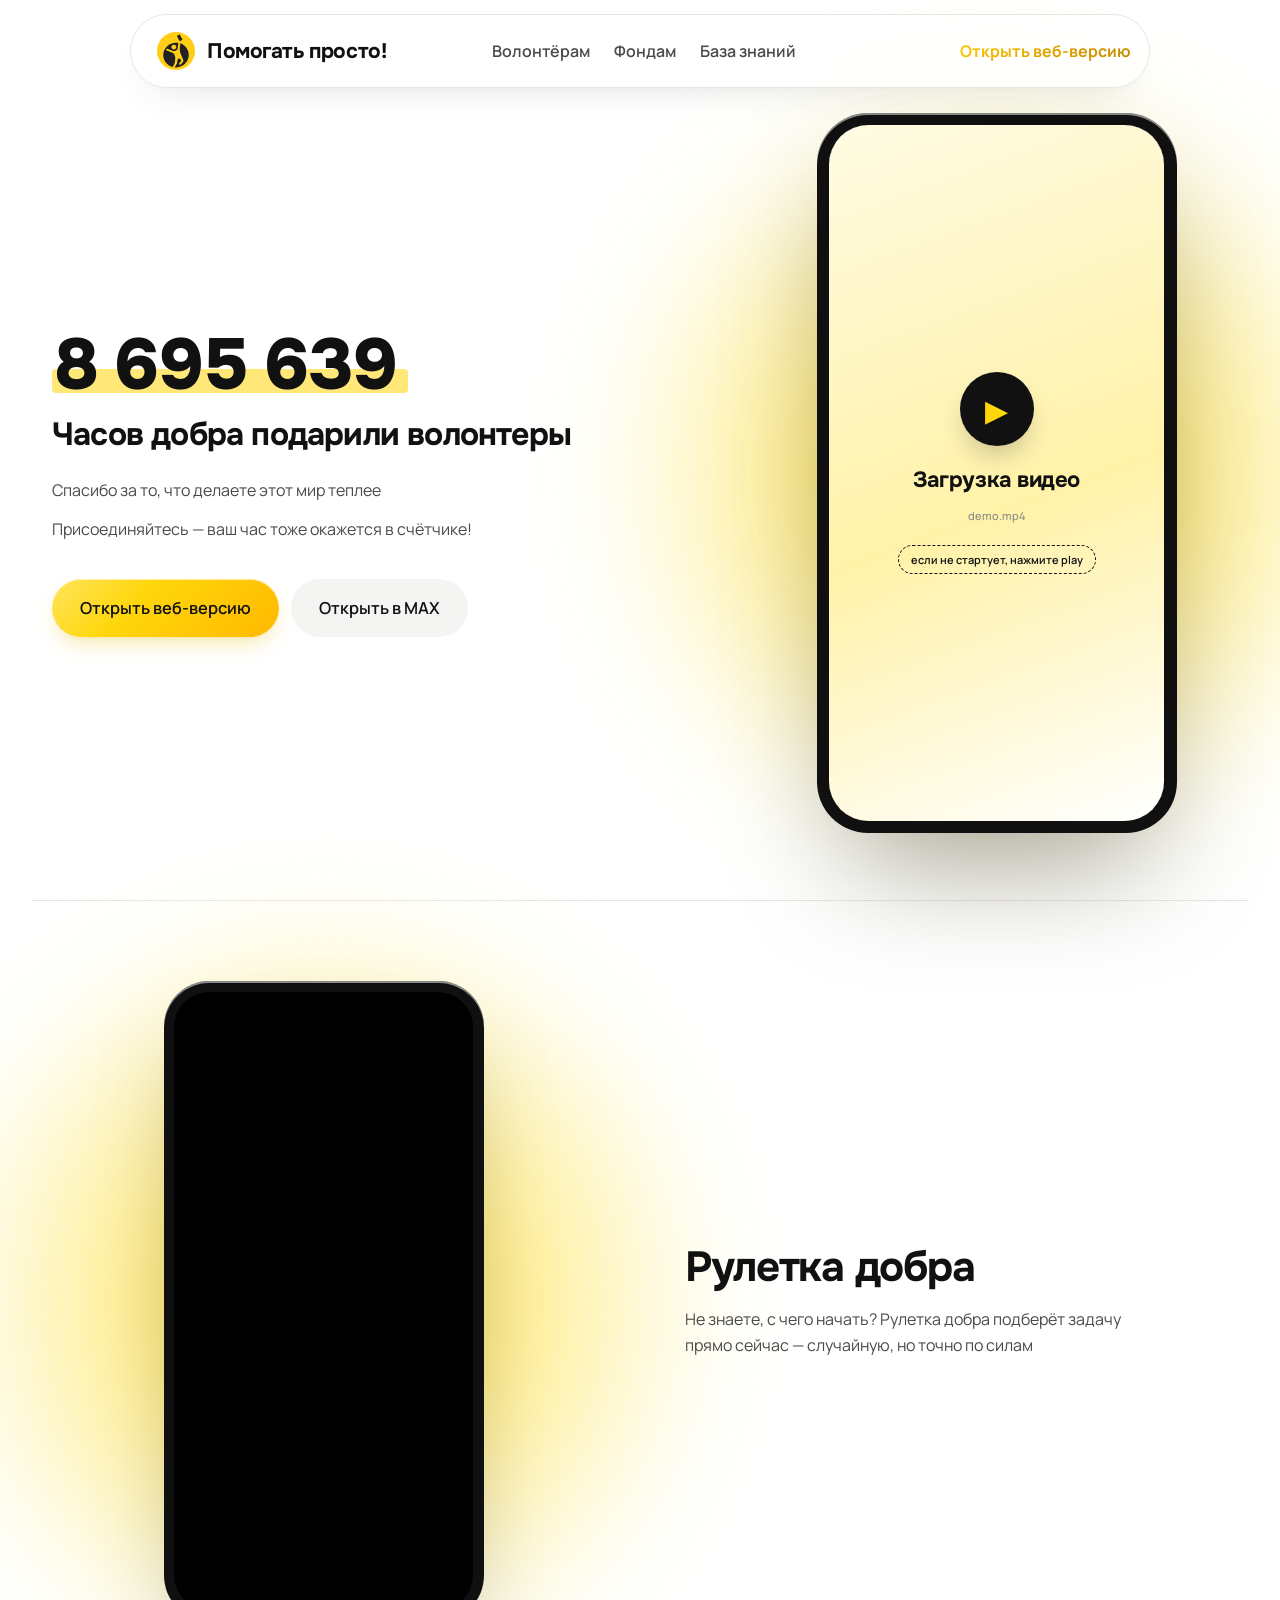
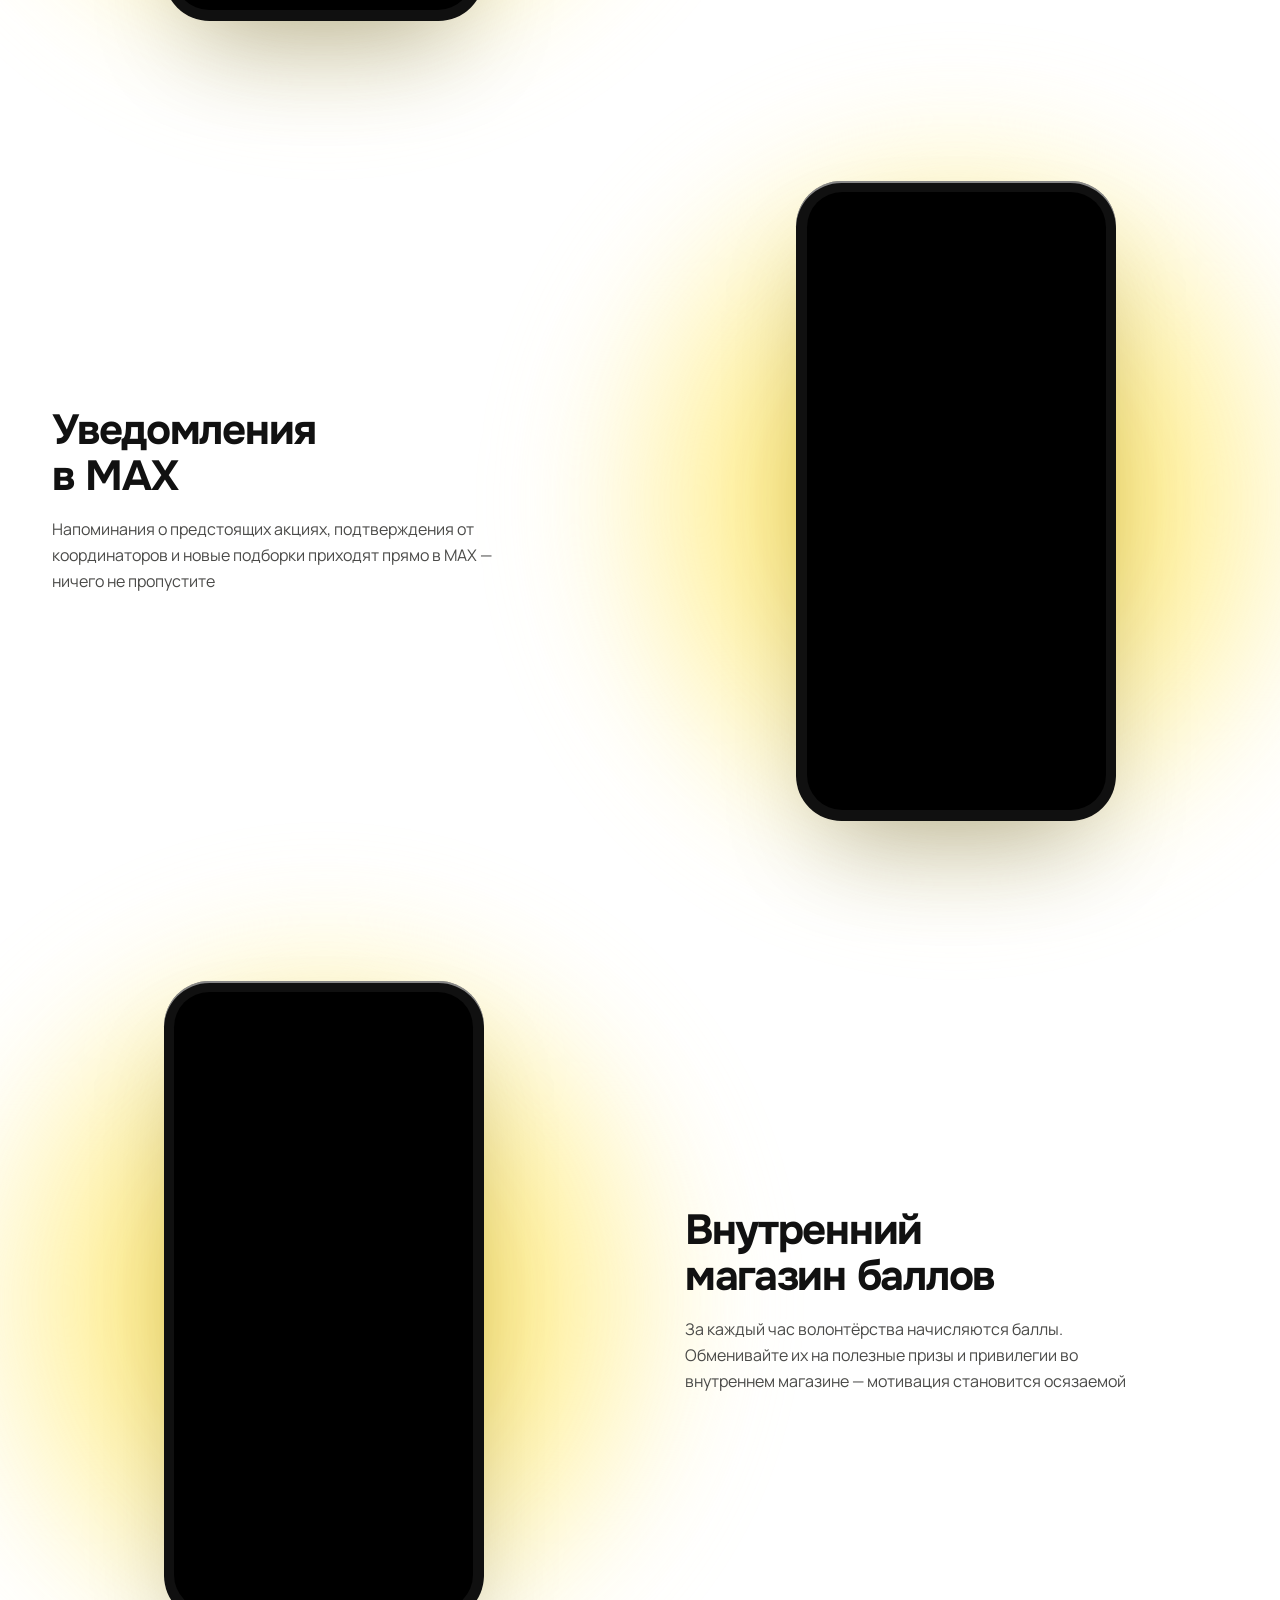
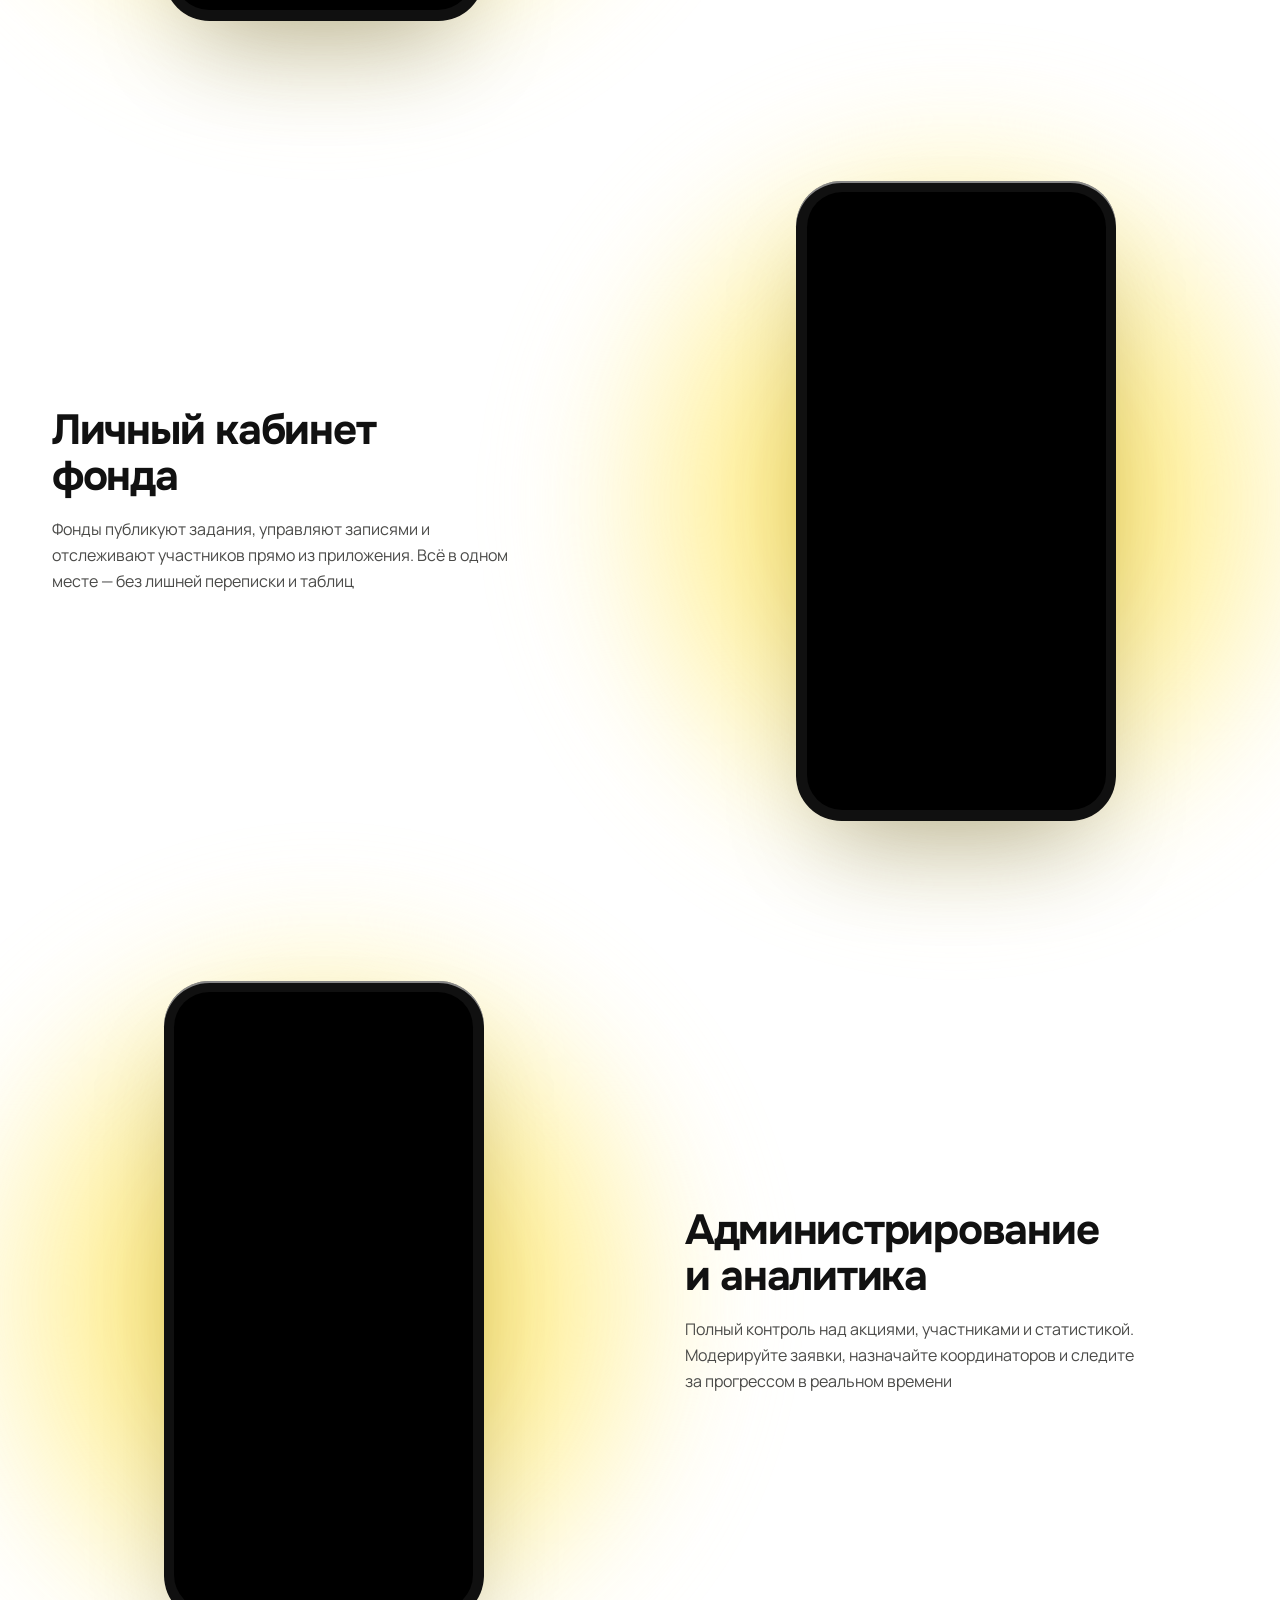
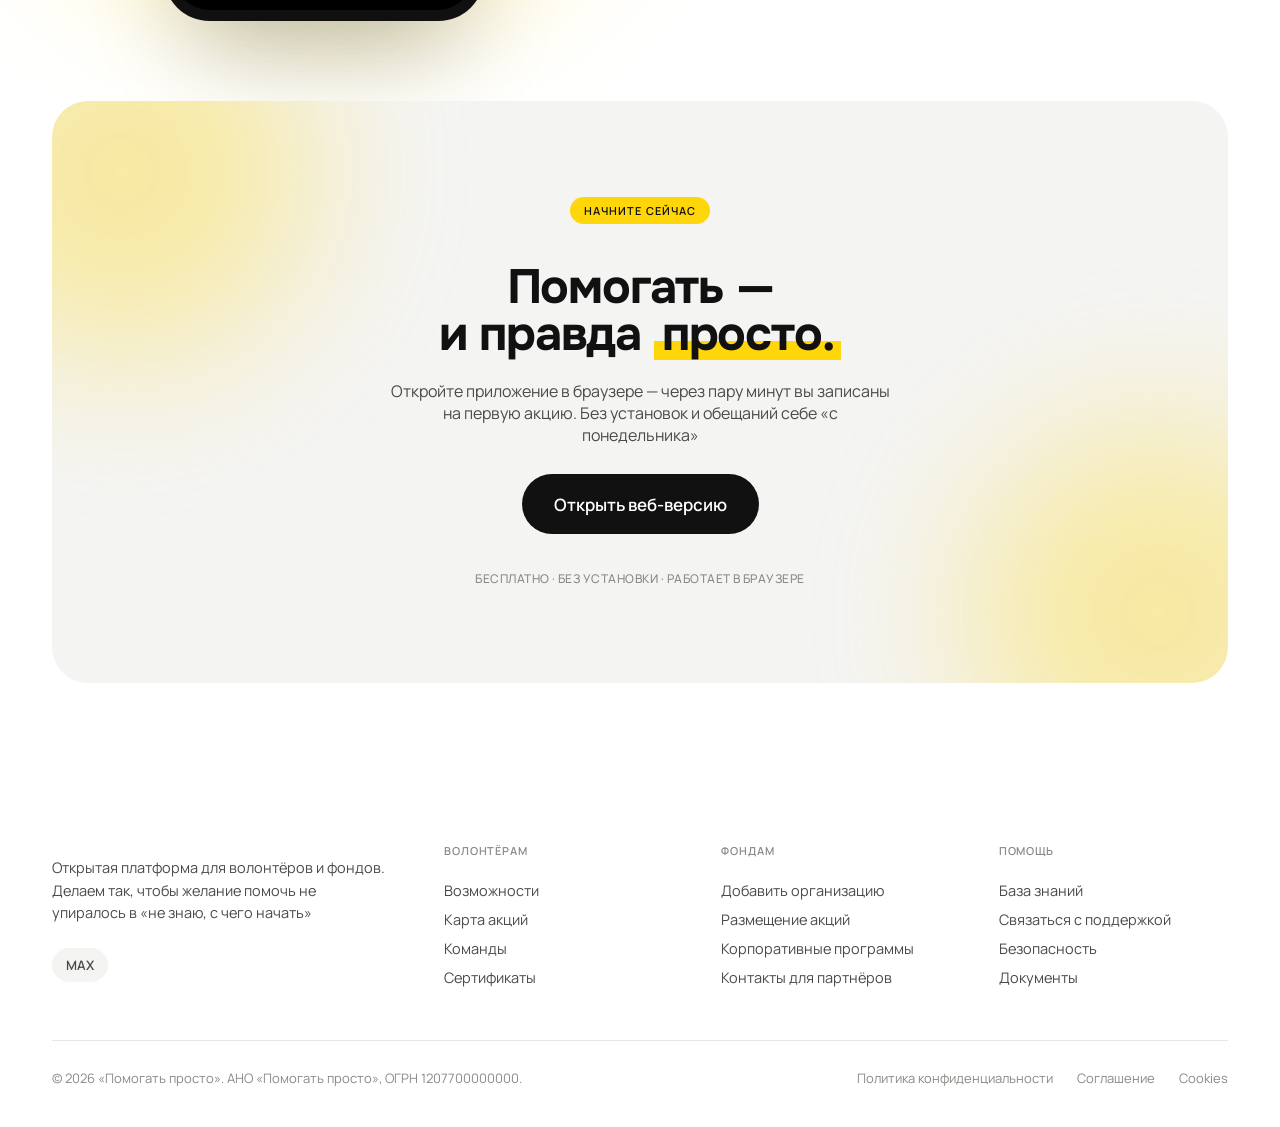
==== index.html @ 8b546e8d "Initial commit: landing-volunteer site Co-Authored-By: Claude Sonnet 4.6 <noreply@anthropic.com>" ====
<!doctype html>
<html lang="ru">
<head>
<meta charset="utf-8" />
<meta name="viewport" content="width=device-width, initial-scale=1" />
<title>Помогать просто!</title>
<link rel="preconnect" href="https://fonts.googleapis.com" />
<link rel="preconnect" href="https://fonts.gstatic.com" crossorigin />
<link href="https://fonts.googleapis.com/css2?family=Onest:wght@400;500;600;700;800&family=Manrope:wght@400;500;600;700&display=swap" rel="stylesheet" />
<link rel="stylesheet" href="styles/main.css" />
</head>
<body>

<!-- ========= NAV ========= -->
<div class="nav-veil" aria-hidden="true"></div>
<div class="nav-backdrop" id="navBackdrop" aria-hidden="true"></div>
<nav class="nav">
  <div class="nav-inner" id="navShell">
    <div class="nav-top">
      <a class="logo" href="#"><img class="logo-mark" src="assets/stoloto-icon.svg" alt="" aria-hidden="true">Помогать&nbsp;просто!</a>
      <div class="nav-tabs">
        <a href="volunteers.html" class="nav-tab">Волонтёрам</a>
        <a href="funds.html" class="nav-tab">Фондам</a>
        <a href="help.html" class="nav-tab">База знаний</a>
      </div>
      <a href="https://prod-charity.loventy.ru" class="nav-cta-text" target="_blank" rel="noopener">Открыть веб-версию</a>
      <button class="nav-burger" id="navBurger" aria-label="Меню" type="button">
        <span></span><span></span><span></span>
      </button>
    </div>
    <div class="nav-mobile-panel" id="navMobilePanel" aria-hidden="true">
      <div class="nav-mobile-inner">
        <a href="https://max.ru/id263524490954_1_bot" class="mobile-cta" target="_blank" rel="noopener">Открыть в MAX</a>
        <a href="volunteers.html">Волонтёрам</a>
        <a href="funds.html">Фондам</a>
        <a href="help.html">База знаний</a>
        <a href="https://prod-charity.loventy.ru" class="mobile-cta" target="_blank" rel="noopener">Открыть веб-версию</a>
      </div>
    </div>
  </div>
</nav>

<!-- ========= FIRST BLOCK: Counter + Phone with video ========= -->
<section class="kind-block">
  <div class="wrap">
    <div class="kind-grid">

      <!-- LEFT: kindness counter -->
      <div class="kind-counter">
        <div class="kind-number" id="kindNumber" aria-label="Часов помощи всего"></div>

        <h2 class="kind-title">Часов добра подарили волонтеры</h2>

        <div class="kind-blocks">
          <p>Спасибо за то, что делаете этот мир теплее</p>
          <p>Присоединяйтесь — ваш час тоже окажется в счётчике!</p>
        </div>

        <div class="kind-ctas">
          <a href="https://prod-charity.loventy.ru" class="btn btn-grad btn-lg" target="_blank" rel="noopener">Открыть веб-версию</a>
          <a href="https://max.ru/id263524490954_1_bot" class="btn btn-ghost btn-lg" target="_blank" rel="noopener">Открыть в MAX</a>
        </div>
      </div>

      <!-- RIGHT: phone with video (user-inserted) -->
      <div class="kind-phone">
        <div class="ph-big">
          <div class="ph-screen">
            <video class="kind-video" src="assets/video/raw/13.mp4" autoplay muted loop playsinline preload="auto"></video>
            <div class="kind-video-ph">
              <div class="kvp-mark">▶</div>
              <div class="kvp-h">Загрузка видео</div>
              <div class="kvp-sub">demo.mp4</div>
              <div class="kvp-dashed">если не стартует, нажмите play</div>
            </div>
          </div>
        </div>
      </div>

    </div>
  </div>
</section>
<hr style="border:none;border-top:1px solid var(--line);margin:0 32px">

<!-- ========= VIDEO FEATURE BLOCKS ========= -->
<section id="features" class="feat-section">
  <div class="wrap">

    <!-- BLOCK 1: phone left, text right -->
    <article class="feat-row">
      <div class="feat-phone">
        <div class="feat-ph">
          <div class="feat-ph-screen">
            <video src="assets/video/raw/1.mp4" muted loop playsinline preload="auto"></video>
          </div>
        </div>
      </div>
      <div class="feat-text">
        <h3>Рулетка добра</h3>
        <p>Не знаете, с чего начать? Рулетка добра подберёт задачу прямо сейчас — случайную, но точно по силам</p>
      </div>
    </article>

    <!-- BLOCK 2: text left, phone right -->
    <article class="feat-row feat-row-rev">
      <div class="feat-phone">
        <div class="feat-ph">
          <div class="feat-ph-screen">
            <video src="assets/video/raw/3.mp4" muted loop playsinline preload="auto"></video>
          </div>
        </div>
      </div>
      <div class="feat-text">
        <h3>Уведомления<br/>в MAX</h3>
        <p>Напоминания о предстоящих акциях, подтверждения от координаторов и новые подборки приходят прямо в MAX — ничего не пропустите</p>
      </div>
    </article>

    <!-- BLOCK 3: phone left, text right -->
    <article class="feat-row">
      <div class="feat-phone">
        <div class="feat-ph">
          <div class="feat-ph-screen">
            <video src="assets/video/raw/10.MP4" muted loop playsinline preload="auto"></video>
          </div>
        </div>
      </div>
      <div class="feat-text">
        <h3>Внутренний<br/>магазин баллов</h3>
        <p>За каждый час волонтёрства начисляются баллы. Обменивайте их на полезные призы и привилегии во внутреннем магазине — мотивация становится осязаемой</p>
      </div>
    </article>

    <!-- BLOCK 4: text left, phone right -->
    <article class="feat-row feat-row-rev">
      <div class="feat-phone">
        <div class="feat-ph">
          <div class="feat-ph-screen">
            <video src="assets/video/raw/11.mp4" muted loop playsinline preload="auto"></video>
          </div>
        </div>
      </div>
      <div class="feat-text">
        <h3>Личный кабинет<br/>фонда</h3>
        <p>Фонды публикуют задания, управляют записями и отслеживают участников прямо из приложения. Всё в одном месте — без лишней переписки и таблиц</p>
      </div>
    </article>

    <!-- BLOCK 5: phone left, text right -->
    <article class="feat-row">
      <div class="feat-phone">
        <div class="feat-ph">
          <div class="feat-ph-screen">
            <video src="assets/video/raw/12.MP4" muted loop playsinline preload="auto"></video>
          </div>
        </div>
      </div>
      <div class="feat-text">
        <h3>Администрирование<br/>и аналитика</h3>
        <p>Полный контроль над акциями, участниками и статистикой. Модерируйте заявки, назначайте координаторов и следите за прогрессом в реальном времени</p>
      </div>
    </article>

  </div>
</section>

<!-- ========= FINAL CTA ========= -->
<section class="section" id="open" style="padding-top:0;padding-bottom:80px">
  <div class="wrap">
    <div class="final">
      <div class="final-inner">
        <span class="kicker">Начните сейчас</span>
        <h2 class="display">Помогать —<br/>и правда <em>просто.</em></h2>
        <p>Откройте приложение в браузере — через пару минут вы записаны на первую акцию. Без установок и обещаний себе «с понедельника»</p>
        <div class="final-ctas">
          <a href="https://prod-charity.loventy.ru" class="btn btn-dark btn-lg" target="_blank" rel="noopener">Открыть веб-версию</a>
        </div>
        <div class="final-meta">бесплатно · без установки · работает в браузере</div>
      </div>
    </div>
  </div>
</section>

<!-- ========= FOOTER ========= -->
<footer>
  <div class="wrap">
    <div class="foot-grid">
      <div class="foot-col">
        <p class="foot-about">Открытая платформа для волонтёров и фондов. Делаем так, чтобы желание помочь не упиралось в «не знаю, с чего начать»</p>
        <div class="foot-socials">
          <a href="https://max.ru/id263524490954_1_bot" class="foot-social-btn" target="_blank" rel="noopener">MAX</a>
        </div>
      </div>
      <div class="foot-col">
        <h6>Волонтёрам</h6>
        <a href="help.html#volunteers">Возможности</a>
        <a href="help.html#volunteers">Карта акций</a>
        <a href="help.html#volunteers">Команды</a>
        <a href="help.html#volunteers">Сертификаты</a>
      </div>
      <div class="foot-col">
        <h6>Фондам</h6>
        <a href="help.html#orgs">Добавить организацию</a>
        <a href="help.html#orgs">Размещение акций</a>
        <a href="help.html#orgs">Корпоративные программы</a>
        <a href="help.html#contact">Контакты для партнёров</a>
      </div>
      <div class="foot-col">
        <h6>Помощь</h6>
        <a href="help.html">База знаний</a>
        <a href="help.html#contact">Связаться с поддержкой</a>
        <a href="help.html#safety">Безопасность</a>
        <a href="agreement.html">Документы</a>
      </div>
    </div>
    <div class="foot-bottom">
      <span>© 2026 «Помогать просто». АНО «Помогать просто», ОГРН 1207700000000.</span>
      <div class="links">
        <a href="privacy.html">Политика конфиденциальности</a>
        <a href="agreement.html">Соглашение</a>
        <a href="cookies.html">Cookies</a>
      </div>
    </div>
  </div>
</footer>

<!-- ========= MOBILE STICKY CTA ========= -->
<div class="mob-cta-bar" aria-hidden="true">
  <a href="https://prod-charity.loventy.ru" class="btn btn-grad btn-lg mob-cta-btn" target="_blank" rel="noopener">Открыть веб-версию</a>
</div>

<script src="scripts/main.js" defer></script>

</body>
</html>
---- styles/main.css ----
:root{
    --bg:#ffffff;
    --bg-2:#f4f4f3;
    --bg-3:#ebebea;
    --ink:#111111;
    --ink-2:#4a4a48;
    --ink-3:#8a8a86;
    --line:#e6e6e3;
    --line-2:#d6d6d2;
    --paper:#ffffff;
    --yellow:#FFD60A;          /* Smoloto primary yellow */
    --yellow-soft:#FFF2A8;
    --yellow-deep:#E5BF00;
    --yellow-tint:#FFFBE3;
    --shadow: 0 1px 0 rgba(0,0,0,.03), 0 24px 48px -24px rgba(0,0,0,.12);
  }
  *{box-sizing:border-box}
  html,body{margin:0;padding:0;background:var(--bg);color:var(--ink);font-family:"Manrope",system-ui,sans-serif;-webkit-font-smoothing:antialiased;overscroll-behavior-y:none}
  /* iOS Safari safe area */
  body{padding-bottom:env(safe-area-inset-bottom)}
  .display{font-family:"Onest",sans-serif;letter-spacing:-0.025em;line-height:.98}
  .mono{font-family:"Manrope",sans-serif}
  .wrap{max-width:1240px;margin:0 auto;padding:0 32px}
  a{color:inherit;text-decoration:none}
  button{font:inherit;cursor:pointer;border:0;background:none;color:inherit}

  /* ============ NAV ============ */
  .nav-veil{position:fixed;top:0;left:0;right:0;height:96px;z-index:49;pointer-events:none;background:transparent}
  .nav{position:fixed;top:14px;left:0;right:0;z-index:50;display:flex;justify-content:center;pointer-events:none}
  .nav-backdrop{position:fixed;inset:0;z-index:48;opacity:0;pointer-events:none;transition:opacity .25s ease}
  body.menu-open .nav-backdrop{opacity:1;pointer-events:auto}
  body.menu-open .nav{z-index:65}
  .nav-inner{pointer-events:auto;display:flex;flex-direction:column;justify-content:center;align-items:stretch;gap:0;padding:0 18px 0 26px;background:rgba(255,255,255,.78);backdrop-filter:blur(22px) saturate(140%);-webkit-backdrop-filter:blur(22px) saturate(140%);border:1px solid var(--line);border-radius:40px;box-shadow:0 1px 0 rgba(255,255,255,.8) inset, 0 18px 40px -20px rgba(0,0,0,.12), 0 2px 6px -2px rgba(0,0,0,.04);width:min(1020px, calc(100% - 28px));overflow:hidden;height:74px;flex-shrink:0;transition:height .35s ease}
  .nav-top{display:grid;grid-template-columns:1fr auto 1fr;align-items:center;gap:14px;flex:none;min-height:74px}
  .logo{display:flex;align-items:center;gap:12px;font-family:"Onest";font-weight:700;font-size:21px;letter-spacing:-0.02em;justify-self:start}
  .logo-mark{width:38px;height:38px;border-radius:50%;display:block;flex-shrink:0}
  .nav-tabs{display:flex;gap:24px;justify-self:center}
  .nav-tab{font-size:16px;font-weight:600;color:var(--ink-2);transition:color .15s}
  .nav-tab:hover{color:var(--ink)}
  .nav-cta-text{font-size:16px;font-weight:700;background:linear-gradient(135deg, #FFC700 0%, #E5A800 45%, #C58A00 100%);-webkit-background-clip:text;background-clip:text;-webkit-text-fill-color:transparent;color:transparent;transition:filter .15s;justify-self:end;white-space:nowrap}
  .nav-cta-text:hover{filter:brightness(1.08)}
  .nav-cta-text .arrow-gr{width:16px;height:16px;position:relative;display:inline-block;color:#E5A800;-webkit-text-fill-color:#E5A800}
  .nav-cta-text .arrow-gr::before,.nav-cta-text .arrow-gr::after{content:"";position:absolute}
  .nav-cta-text .arrow-gr::before{width:16px;height:2px;top:50%;left:0;transform:translateY(-50%);background:#E5A800}
  .nav-cta-text .arrow-gr::after{width:9px;height:9px;border:2px solid #E5A800;border-left:0;border-bottom:0;right:0;top:50%;transform:translateY(-50%) rotate(45deg)}

  /* Burger (mobile only) */
  .nav-burger{display:none;width:38px;height:38px;border-radius:50%;background:var(--ink);justify-content:center;align-items:center;cursor:pointer;justify-self:end;border:0;padding:0;position:relative;overflow:hidden}
  .nav-burger span{position:absolute;left:50%;width:16px;height:2px;background:#fff;border-radius:2px;transform:translateX(-50%);transition:transform .28s cubic-bezier(.4,0,.2,1), opacity .18s ease, top .28s cubic-bezier(.4,0,.2,1)}
  .nav-burger span:nth-child(1){top:13px}
  .nav-burger span:nth-child(2){top:18px}
  .nav-burger span:nth-child(3){top:23px}
  .nav-burger.open span:nth-child(1),.nav-burger.open span:nth-child(3){top:18px}

  /* Mobile menu within nav shell — animated via grid-template-rows for smooth height */
  body.menu-open{overflow:hidden}
  .nav-mobile-panel{display:grid;grid-template-rows:0fr;opacity:0;pointer-events:none;transition:grid-template-rows .35s ease, opacity .2s ease;min-height:0}
  .nav-mobile-panel > .nav-mobile-inner{overflow:hidden;min-height:0;display:flex;flex-direction:column;gap:0;padding-top:8px}
  .nav-mobile-panel a{padding:18px 4px;font-family:"Onest";font-size:28px;font-weight:700;letter-spacing:-0.025em;color:var(--ink);text-decoration:none}
  .nav-mobile-panel a.mobile-cta{margin-top:auto;margin-bottom:8px;background:linear-gradient(135deg, #FFE45C 0%, var(--yellow) 38%, #FFB800 100%);padding:18px 24px;border-radius:999px;text-align:center;border:0;font-size:18px;box-shadow:0 10px 24px -8px rgba(229,191,0,.45)}
  .nav-inner.open{height:calc(100dvh - 28px)}
  .nav-inner.open .nav-mobile-panel{grid-template-rows:1fr;opacity:1;pointer-events:auto;flex:1;min-height:0}
  .nav-burger.open span:nth-child(1){transform:translateX(-50%) rotate(45deg)}
  .nav-burger.open span:nth-child(2){opacity:0;transform:translateX(-50%) scaleX(.25)}
  .nav-burger.open span:nth-child(3){transform:translateX(-50%) rotate(-45deg)}


  .btn{display:inline-flex;align-items:center;gap:8px;height:42px;padding:0 18px;border-radius:999px;font-weight:600;font-size:14.5px;transition:transform .12s, background .15s, filter .15s;white-space:nowrap}
  .btn:active{transform:translateY(1px)}
  .btn-yellow{background:var(--yellow);color:var(--ink)}
  .btn-yellow:hover{background:var(--yellow-deep)}
  .btn-grad{background:linear-gradient(135deg, #FFE45C 0%, var(--yellow) 38%, #FFB800 100%);color:var(--ink);position:relative;box-shadow:0 1px 0 rgba(255,255,255,.6) inset, 0 10px 24px -8px rgba(229,191,0,.45), 0 2px 4px -2px rgba(0,0,0,.06)}
  .btn-grad:hover{filter:brightness(1.04);box-shadow:0 1px 0 rgba(255,255,255,.6) inset, 0 14px 28px -8px rgba(229,191,0,.55), 0 2px 4px -2px rgba(0,0,0,.08)}
  .btn-dark{background:var(--ink);color:#fff}
  .btn-dark:hover{background:#000}
  .btn-ghost{color:var(--ink);background:var(--bg-2)}
  .btn-ghost:hover{background:var(--bg-3)}
  .btn-lg{height:58px;padding:0 28px;font-size:16.5px;border-radius:999px}
  .btn .arrow{display:inline-block;width:14px;height:14px;position:relative}
  .btn .arrow::before,.btn .arrow::after{content:"";position:absolute}
  .btn .arrow::before{width:14px;height:1.7px;top:50%;left:0;transform:translateY(-50%);background:currentColor}
  .btn .arrow::after{width:8px;height:8px;border:1.7px solid currentColor;border-left:0;border-bottom:0;right:0;top:50%;transform:translateY(-50%) rotate(45deg);background:transparent}
  .btn:hover .arrow{transform:translateX(3px)}

  /* ============ HERO (removed; legacy CSS dropped) ============ */

  /* ============ KINDNESS COUNTER BLOCK ============ */
  .kind-block{padding:110px 0 64px;min-height:100vh;display:flex;align-items:center;position:relative;background:var(--bg)}
  .kind-block .wrap{position:relative;z-index:2;width:100%}
  .kind-grid{display:grid;grid-template-columns:1.1fr minmax(0, .8fr);gap:clamp(32px, 6vw, 90px);align-items:center}
  @keyframes pulse{0%{transform:scale(1);opacity:.4}100%{transform:scale(2);opacity:0}}

  /* Big video phone */
  .kind-phone{position:relative;display:flex;justify-content:center;align-items:center;isolation:isolate}
  .kind-phone::before{content:"";position:absolute;width:800px;height:800px;left:50%;top:50%;transform:translate(-50%,-50%);border-radius:50%;background:radial-gradient(circle, var(--yellow) 0%, var(--yellow-soft) 45%, transparent 70%);opacity:.9;filter:blur(60px);z-index:-1;pointer-events:none}
  .ph-big{--ph-h:min(720px, calc(100vh - 180px), calc((100vw - 64px) * 0.42 / 0.5));position:relative;z-index:1;height:var(--ph-h);aspect-ratio:0.5;border-radius:calc(var(--ph-h) * 0.071);background:#101010;padding:calc(var(--ph-h) * 0.017);box-shadow:0 60px 120px -30px rgba(0,0,0,.35), 0 2px 0 rgba(255,255,255,.5) inset}
  .ph-big::before{display:none}
  .ph-big .ph-screen{width:100%;height:100%;border-radius:calc(var(--ph-h) * 0.055);overflow:hidden;background:#f4f4f3;position:relative;display:block}
  .kind-video{position:absolute;inset:0;width:100%;height:100%;object-fit:cover;display:block;background:#000}
  .kind-video[data-empty="true"]{display:none}
  .kind-video-ph{position:absolute;inset:0;display:flex;flex-direction:column;align-items:center;justify-content:center;gap:14px;padding:32px;text-align:center;background:linear-gradient(160deg, var(--yellow-tint) 0%, var(--yellow-soft) 55%, #fff 100%)}
  .kvp-mark{width:74px;height:74px;border-radius:50%;background:var(--ink);color:var(--yellow);display:grid;place-items:center;font-size:30px;box-shadow:0 14px 28px -8px rgba(0,0,0,.25)}
  .kvp-h{font-family:"Onest";font-weight:700;font-size:22px;letter-spacing:-0.02em;color:var(--ink);margin-top:6px}
  .kvp-sub{font-family:"Manrope";font-size:11px;font-weight:500;color:var(--ink-3)}
  .kvp-dashed{margin-top:8px;padding:6px 12px;border:1.5px dashed var(--ink);border-radius:999px;font-family:"Manrope";font-size:11px;font-weight:600;color:var(--ink)}

  /* Mobile sticky CTA bar — hidden on desktop */
  .mob-cta-bar{display:none}

  /* Counter content */
  .kind-counter{display:flex;flex-direction:column;align-items:flex-start;position:relative;z-index:1}
  .kind-eyebrow{display:inline-flex;align-items:center;gap:10px;background:var(--yellow);color:var(--ink);padding:7px 14px;border-radius:999px;font-family:"Manrope";font-size:11px;text-transform:uppercase;letter-spacing:.08em;font-weight:600}
  .kind-eyebrow .live{width:8px;height:8px;border-radius:50%;background:var(--ink);position:relative}
  .kind-eyebrow .live::after{content:"";position:absolute;inset:-3px;border-radius:50%;background:var(--ink);opacity:.4;animation:pulse 1.8s infinite}

  .kind-number{display:flex;align-items:flex-end;flex-wrap:wrap;font-family:"Onest",sans-serif;font-weight:800;font-size:72px;line-height:.95;letter-spacing:-0.055em;margin:20px 0 16px;color:var(--ink);position:relative}
  .kind-number::after{content:"";position:absolute;left:0;right:-12px;bottom:8px;height:24px;background:var(--yellow);z-index:-1;border-radius:4px;opacity:.55}
  .kind-digit{display:inline-block;width:.62em;height:1em;overflow:hidden;position:relative;vertical-align:bottom}
  .kind-digit-stack{display:flex;flex-direction:column;will-change:transform}
  .kind-digit-stack > span{height:1em;line-height:1;display:block;text-align:center;width:.62em}
  .kind-sep{display:inline-block;width:.22em}

  .kind-title{font-family:"Onest";font-size:32px;font-weight:700;letter-spacing:-0.025em;line-height:1.15;margin:0 0 24px;max-width:560px}
  .kind-title em{font-style:normal;background:linear-gradient(180deg,transparent 62%, var(--yellow) 62%, var(--yellow) 92%, transparent 92%);padding:0 6px}

  /* Logical chunks in counter description */
  .kind-blocks{display:flex;flex-direction:column;gap:14px;margin:0 0 36px;max-width:560px;width:100%;font-size:16px;line-height:1.6;color:var(--ink-2)}
  .kind-blocks p{margin:0}
  .kind-blocks b{color:var(--ink);font-weight:700}
  .kind-ctas{display:flex;gap:12px;align-items:center;flex-wrap:wrap}

  .hero-stage{margin:80px auto 0;position:relative;height:620px;max-width:1100px}
  .hero-stage .ph{position:absolute;top:0;border-radius:46px;background:#101010;padding:11px;box-shadow:0 60px 100px -30px rgba(0,0,0,.32), 0 2px 0 rgba(255,255,255,.5) inset}
  .ph-main{width:340px;height:600px;left:50%;transform:translateX(-50%);z-index:3}
  .ph-l{width:300px;height:540px;left:6%;top:60px;transform:rotate(-7deg);z-index:1;opacity:.92}
  .ph-r{width:300px;height:540px;right:6%;top:60px;transform:rotate(7deg);z-index:1;opacity:.92}
  .ph-screen{width:100%;height:100%;border-radius:36px;background:#fff;overflow:hidden;position:relative;display:flex;flex-direction:column}
  .ph::before{display:none}

  /* MAIN PHONE: feed */
  .pa-top{padding:44px 18px 8px;display:flex;align-items:center;justify-content:space-between}
  .pa-greet{font-family:"Onest";font-weight:700;font-size:17px;letter-spacing:-0.02em}
  .pa-greet small{display:block;font-family:"Manrope";font-weight:500;font-size:11px;color:var(--ink-3);letter-spacing:0;margin-top:2px}
  .pa-av{width:34px;height:34px;border-radius:50%;background:var(--yellow);display:grid;place-items:center;font-family:"Onest";font-weight:700;font-size:13px;color:var(--ink)}
  .pa-search{margin:8px 18px;height:38px;border-radius:12px;background:var(--bg-2);display:flex;align-items:center;padding:0 13px;gap:9px;color:var(--ink-3);font-size:12.5px}
  .pa-search::before{content:"";width:12px;height:12px;border-radius:50%;border:1.7px solid var(--ink-3);box-shadow:5px 5px 0 -2.5px var(--ink-3)}
  .pa-chips{display:flex;gap:6px;padding:4px 18px;overflow:hidden}
  .pa-chip{padding:6px 10px;border-radius:999px;background:var(--bg-2);font-size:11px;font-weight:600;color:var(--ink-2);white-space:nowrap}
  .pa-chip.on{background:var(--yellow);color:var(--ink)}
  .pa-sec{padding:14px 18px 8px;display:flex;justify-content:space-between;align-items:baseline}
  .pa-sec h4{margin:0;font-family:"Onest";font-size:14.5px;font-weight:700;letter-spacing:-0.01em}
  .pa-sec span{font-size:11px;color:var(--ink-3)}
  .pa-card{margin:0 18px 8px;border:1px solid var(--line);border-radius:16px;padding:11px;display:flex;gap:10px;background:#fff}
  .pa-card .img{width:50px;height:50px;border-radius:11px;flex:none;position:relative;overflow:hidden}
  .pa-card .img.a{background:repeating-linear-gradient(135deg, var(--yellow) 0 6px, var(--yellow-deep) 6px 12px)}
  .pa-card .img.b{background:repeating-linear-gradient(135deg, #e5e5e3 0 6px, #c9c9c5 6px 12px)}
  .pa-card .img.c{background:repeating-linear-gradient(135deg, var(--yellow-soft) 0 6px, var(--yellow) 6px 12px)}
  .pa-card .meta{flex:1;min-width:0}
  .pa-card .ttl{font-weight:700;font-size:12.5px;letter-spacing:-0.01em;margin:0 0 3px;line-height:1.3}
  .pa-card .sub{font-size:10.5px;color:var(--ink-3);display:flex;gap:7px;align-items:center;margin-bottom:5px}
  .pa-card .sub .dot{width:3px;height:3px;border-radius:50%;background:var(--ink-3)}
  .pa-card .row2{display:flex;justify-content:space-between;align-items:center}
  .badge{display:inline-flex;align-items:center;gap:5px;padding:3px 8px;border-radius:999px;background:var(--yellow);color:var(--ink);font-size:10px;font-weight:700}
  .badge.gh{background:var(--bg-2);color:var(--ink-2)}
  .pa-card .go{width:24px;height:24px;border-radius:50%;background:var(--ink);color:#fff;display:grid;place-items:center;font-size:11px}
  .pa-tab{margin-top:auto;display:flex;justify-content:space-around;padding:12px 18px 20px;border-top:1px solid var(--line)}
  .pa-tab i{width:22px;height:22px;border-radius:6px;background:var(--bg-2);display:block}
  .pa-tab i.on{background:var(--ink)}

  /* LEFT PHONE: map */
  .pmap{flex:1;background:var(--bg-2);position:relative;overflow:hidden}
  .pmap::before{content:"";position:absolute;inset:0;background:
    radial-gradient(circle at 30% 35%, var(--yellow) 0 6px, transparent 7px),
    radial-gradient(circle at 30% 35%, color-mix(in srgb,var(--yellow) 35%,transparent) 0 15px, transparent 16px),
    radial-gradient(circle at 65% 55%, var(--ink) 0 5px, transparent 6px),
    radial-gradient(circle at 50% 75%, var(--ink) 0 5px, transparent 6px),
    radial-gradient(circle at 20% 78%, var(--ink) 0 4px, transparent 5px),
    radial-gradient(circle at 80% 30%, var(--ink) 0 4px, transparent 5px),
    repeating-linear-gradient(78deg,transparent 0 28px, color-mix(in srgb,var(--line-2) 70%,transparent) 28px 29px)
  }
  .pmap-pill{position:absolute;left:50%;bottom:90px;transform:translateX(-50%);background:#fff;border-radius:18px;padding:12px 14px;box-shadow:0 14px 28px -10px rgba(0,0,0,.18);width:78%;display:flex;gap:10px;align-items:center}
  .pmap-pill .ic{width:36px;height:36px;border-radius:10px;background:var(--yellow)}
  .pmap-pill b{font-family:"Onest";font-size:12.5px;letter-spacing:-0.01em;display:block;line-height:1.2}
  .pmap-pill span{font-size:10.5px;color:var(--ink-3)}

  /* RIGHT PHONE: chat */
  .pchat{padding:44px 14px 14px;flex:1;display:flex;flex-direction:column;gap:6px}
  .pchat-h{display:flex;align-items:center;gap:9px;padding:0 4px 12px;border-bottom:1px solid var(--line);margin-bottom:8px}
  .pchat-h .av{width:34px;height:34px;border-radius:50%;background:repeating-linear-gradient(45deg, #e5e5e3 0 5px, #c9c9c5 5px 10px)}
  .pchat-h .who{font-family:"Onest";font-size:13px;font-weight:700;letter-spacing:-0.01em}
  .pchat-h .who small{display:block;font-family:"Manrope";font-weight:500;font-size:10px;color:#22a857;letter-spacing:0;margin-top:1px}
  .bub{padding:8px 11px;border-radius:14px;font-size:11.5px;max-width:78%;line-height:1.35}
  .bub.them{background:var(--bg-2);color:var(--ink);border-bottom-left-radius:4px;align-self:flex-start}
  .bub.me{background:var(--yellow);color:var(--ink);border-bottom-right-radius:4px;align-self:flex-end}
  .pchat-spacer{flex:1}
  .pchat-input{margin-top:8px;display:flex;gap:6px;align-items:center;background:var(--bg-2);border-radius:999px;padding:6px 6px 6px 14px;font-size:11px;color:var(--ink-3)}
  .pchat-input b{margin-left:auto;width:26px;height:26px;border-radius:50%;background:var(--ink);color:#fff;display:grid;place-items:center;font-size:12px}

  /* ============ SECTION COMMON ============ */
  .section{padding:120px 0}
  .kicker{font-family:"Manrope";font-size:11px;font-weight:600;color:var(--ink-3);text-transform:uppercase;letter-spacing:.1em;display:inline-flex;align-items:center;gap:10px;margin-bottom:18px;background:var(--yellow);padding:6px 14px;border-radius:999px;color:var(--ink)}
  h2{font-family:"Onest";font-size:48px;font-weight:700;line-height:1.05;letter-spacing:-0.03em;margin:0 0 22px}
  h2 em{font-style:normal;background:linear-gradient(180deg,transparent 62%, var(--yellow) 62%, var(--yellow) 92%, transparent 92%);padding:0 6px}

  /* ============ VIDEO FEATURE BLOCKS ============ */
  .feat-section{padding:0}
  .feat-row{display:grid;grid-template-columns:1fr 1fr;gap:clamp(48px, 7vw, 100px);align-items:center;padding:80px 0}
  .feat-row-rev .feat-phone{order:2}
  .feat-row-rev .feat-text{order:1}

  .feat-phone{display:flex;justify-content:center;align-items:center;position:relative;isolation:isolate}
  .feat-phone::before{content:"";position:absolute;width:800px;height:800px;left:50%;top:50%;transform:translate(-50%,-50%);border-radius:50%;background:radial-gradient(circle, var(--yellow) 0%, var(--yellow-soft) 45%, transparent 70%);opacity:.85;filter:blur(55px);z-index:-1;pointer-events:none}
  .feat-ph{--feat-ph-w:clamp(220px, 25vw, 320px);position:relative;z-index:1;width:var(--feat-ph-w);aspect-ratio:0.5;border-radius:calc(var(--feat-ph-w) * 0.142);background:#101010;padding:calc(var(--feat-ph-w) * 0.034);box-shadow:0 50px 100px -30px rgba(0,0,0,.28), 0 2px 0 rgba(255,255,255,.5) inset}
  .feat-ph::before{display:none}
  .feat-ph-screen{width:100%;height:100%;border-radius:calc(var(--feat-ph-w) * 0.11);overflow:hidden;background:#000;position:relative}
  .feat-ph-screen video{position:absolute;inset:0;width:100%;height:100%;object-fit:cover;display:block}

  .feat-text{display:flex;flex-direction:column;justify-content:center;position:relative;z-index:1}
  .feat-text h3{font-family:"Onest";font-size:42px;font-weight:700;letter-spacing:-0.03em;line-height:1.1;margin:0 0 16px;color:var(--ink)}
  .feat-text p{font-size:16px;line-height:1.65;color:var(--ink-2);margin:0;max-width:460px}

  /* ============ FINAL CTA ============ */
  .final{background:var(--bg-2);color:var(--ink);border-radius:36px;padding:96px 64px;text-align:center;position:relative;overflow:hidden;margin:0 auto}
  .final::before, .final::after{content:"";position:absolute;width:380px;height:380px;border-radius:50%;background:var(--yellow);opacity:.35;filter:blur(80px)}
  .final::before{left:-120px;top:-120px}
  .final::after{right:-120px;bottom:-120px}
  .final-inner{position:relative;z-index:2;max-width:740px;margin:0 auto;display:flex;flex-direction:column;align-items:center;gap:22px}
  .final h2{font-size:clamp(32px, 4vw, 48px);margin:0}
  .final h2 em{background:linear-gradient(180deg,transparent 62%, var(--yellow) 62%, var(--yellow) 92%, transparent 92%);padding:0 8px}
  .final p{font-size:16px;color:var(--ink-2);margin:0;max-width:500px}
  .final-ctas{display:flex;gap:12px;align-items:center;margin-top:6px;flex-wrap:wrap;justify-content:center}
  .final .btn-dark{height:60px;padding:0 32px;font-size:17px}
  .final-meta{font-family:"Manrope";font-size:12px;font-weight:500;color:var(--ink-3);letter-spacing:.04em;text-transform:uppercase;margin-top:14px}

  /* ============ FOOTER ============ */
  footer{padding:80px 0 40px}
  .foot-logo{font-size:16px;gap:9px;margin-bottom:14px;white-space:nowrap;display:inline-flex;align-items:center;justify-self:unset}
  .foot-logo .logo-mark{width:30px;height:30px}
  .foot-socials{display:flex;gap:6px;flex-wrap:wrap}
  .foot-social-btn{display:inline-flex;align-items:center;height:34px;padding:0 14px;border-radius:999px;background:var(--bg-2);color:var(--ink-2);font-size:13px;font-weight:600;transition:background .15s,color .15s}
  .foot-social-btn:hover{background:var(--bg-3);color:var(--ink)}
  .foot-grid{display:grid;grid-template-columns:1.5fr 1fr 1fr 1fr;gap:48px;margin-bottom:48px}
  .foot-col h6{font-family:"Manrope";font-size:11px;text-transform:uppercase;letter-spacing:.08em;color:var(--ink-3);margin:0 0 18px;font-weight:600}
  .foot-col a:not(.foot-social-btn):not(.foot-logo){display:block;padding:5px 0;color:var(--ink-2);font-size:14.5px}
  .foot-col a:not(.foot-social-btn):not(.foot-logo):hover{color:var(--ink)}
  .foot-about{font-size:14.5px;color:var(--ink-2);line-height:1.55;max-width:340px;margin:14px 0 24px}
  .foot-bottom{display:flex;justify-content:space-between;align-items:center;padding-top:28px;border-top:1px solid var(--line);font-size:13px;color:var(--ink-3)}
  .foot-bottom .links{display:flex;gap:24px}

  .pill-key{display:inline-flex;align-items:center;gap:6px;background:#fff;border:1px solid var(--line);padding:6px 12px;border-radius:999px;font-family:"Manrope";font-size:12px;font-weight:500;color:var(--ink-2)}

  /* ============ AUDIENCE SECTIONS (volunteers / funds) ============ */
  .aud-section{padding:96px 0;border-top:1px solid var(--line)}
  .aud-head{max-width:640px;margin:0 auto 64px;text-align:center}
  .aud-head .kicker{display:inline-flex}
  .aud-head h2{margin:0 0 16px}
  .aud-head p{font-size:17px;color:var(--ink-2);line-height:1.65;margin:0}

  /* Steps */
  .aud-steps{display:grid;grid-template-columns:repeat(4,1fr);gap:2px;margin-bottom:64px;position:relative}
  .aud-steps::before{content:"";position:absolute;top:28px;left:calc(12.5% + 20px);right:calc(12.5% + 20px);height:1px;background:linear-gradient(90deg, var(--yellow) 0%, var(--yellow-deep) 100%);z-index:0}
  .aud-step{display:flex;flex-direction:column;align-items:center;text-align:center;padding:0 16px;position:relative;z-index:1}
  .aud-step-num{width:56px;height:56px;border-radius:50%;background:var(--yellow);color:var(--ink);font-family:"Onest";font-weight:800;font-size:20px;display:grid;place-items:center;margin-bottom:20px;box-shadow:0 0 0 6px var(--bg);flex-shrink:0}
  .aud-step h4,.aud-step-title{font-family:"Onest";font-size:16px;font-weight:700;letter-spacing:-0.01em;margin:0 0 8px;color:var(--ink)}
  .aud-step p,.aud-step-desc{font-size:14px;color:var(--ink-2);line-height:1.55;margin:0}

  /* Benefit cards */
  .aud-cards{display:grid;grid-template-columns:repeat(3,1fr);gap:16px;margin-bottom:48px}
  .aud-card{background:var(--bg-2);border-radius:24px;padding:28px;display:flex;flex-direction:column;gap:14px}
  .aud-card-icon{width:48px;height:48px;border-radius:14px;background:var(--yellow);display:flex;align-items:center;justify-content:center;flex-shrink:0}
  .aud-card-icon svg{color:var(--ink)}
  .aud-card h4,.aud-card-title{font-family:"Onest";font-size:17px;font-weight:700;letter-spacing:-0.02em;margin:0;color:var(--ink)}
  .aud-card p,.aud-card-desc{font-size:14px;color:var(--ink-2);line-height:1.6;margin:0}

  /* CTA row */
  .aud-cta{display:flex;align-items:center;justify-content:center;gap:14px;flex-wrap:wrap}
  .aud-note{font-size:13px;color:var(--ink-3);text-align:center;margin-top:14px}

  /* Funds requirement block */
  .aud-req{background:var(--bg-2);border-radius:24px;padding:32px 36px;margin-bottom:48px;display:grid;grid-template-columns:1fr 1fr;gap:32px}
  .aud-req-col h4,.aud-req-title{font-family:"Onest";font-size:11px;font-weight:700;letter-spacing:.07em;text-transform:uppercase;margin:0 0 16px;color:var(--ink-3)}
  .aud-req-list{display:flex;flex-direction:column;gap:10px;margin:0;padding:0;list-style:none}
  .aud-req-list li{display:flex;align-items:flex-start;gap:10px;font-size:15px;color:var(--ink-2);line-height:1.5}
  .aud-req-list li::before{content:"";width:20px;height:20px;border-radius:50%;background:var(--yellow);flex-shrink:0;margin-top:2px;display:block}

  /* ===================================================
     RESPONSIVE — must be LAST so they override base
     =================================================== */

  /* Nav squeeze: 3 tabs start overlapping ~960px */
  @media (min-width: 820px) and (max-width: 960px){
    .nav-inner{padding:9px 12px 9px 18px}
    .nav-tabs{gap:14px}
  }

  /* Tablet: 691–830px */
  @media (min-width: 820px) and (max-width: 830px){
    .nav-tabs{gap:12px}

    .kind-block{min-height:auto;padding:100px 0 64px}
    .kind-grid{grid-template-columns:1.1fr minmax(0,.7fr);gap:clamp(16px, 3vw, 40px)}

    .kind-ctas{flex-wrap:nowrap}
    .ph-big{width:min(240px, 28vw);height:auto;aspect-ratio:0.5;border-radius:calc(min(240px, 28vw) * 0.142);padding:calc(min(240px, 28vw) * 0.034)}
    .ph-big::before{top:calc(min(240px, 28vw) * 0.064);width:calc(min(240px, 28vw) * 0.313);height:calc(min(240px, 28vw) * 0.081)}
    .ph-big .ph-screen{border-radius:calc(min(240px, 28vw) * 0.11)}

    .feat-row{gap:32px;padding:60px 0}
    .feat-ph{--feat-ph-w:clamp(160px, 20vw, 240px)}
    .kind-phone::before{width:530px;height:530px}
    .feat-phone::before{width:460px;height:460px}

    .aud-steps{gap:8px}
    .aud-cards{grid-template-columns:1fr 1fr}
    .aud-req{gap:24px}

    .final{padding:72px 48px}
  }

  /* Mobile: ≤640px */
  @media (max-width: 819px){
    .wrap{padding:0 18px}

    /* Nav */
    .nav-inner{justify-content:flex-start}
    .nav-top{display:flex;align-items:center;justify-content:space-between;gap:12px}
    .nav-tabs,.nav-cta-text{display:none}
    .nav-burger{display:flex;flex:none}
    .logo{font-size:17px;gap:8px}

    /* First block */
    .kind-block{min-height:auto;padding:86px 0 48px;display:block}

    .kind-grid{grid-template-columns:1fr;gap:28px}
    .kind-counter{order:1;align-items:center;text-align:center}
    .kind-number{justify-content:center}
    .kind-number::after{left:-4px;right:-4px}
    .kind-phone{order:2;display:flex;justify-content:center}

    .ph-big{width:min(260px, calc(100vw - 48px));height:auto;aspect-ratio:0.5;border-radius:calc(min(260px, calc(100vw - 48px)) * 0.142);padding:calc(min(260px, calc(100vw - 48px)) * 0.034)}
    .ph-big::before{top:calc(min(260px, calc(100vw - 48px)) * 0.064);width:calc(min(260px, calc(100vw - 48px)) * 0.313);height:calc(min(260px, calc(100vw - 48px)) * 0.081)}
    .ph-big .ph-screen{border-radius:calc(min(260px, calc(100vw - 48px)) * 0.11)}
    .kind-number{margin:8px 0 8px}
    .kind-title{margin:0 0 14px;max-width:none}
    .kind-blocks{gap:10px;margin:0 0 22px;align-items:center;text-align:center;max-width:none}
    .kind-ctas{display:none}
    .btn-lg{height:54px;font-size:15.5px}

    /* Section common */
    .section{padding:56px 0}

    /* Feature video rows */
    .feat-section{padding:0}
    .feat-row{grid-template-columns:1fr;gap:24px;padding:40px 0}
    .feat-text{order:1;text-align:center;align-items:center}
    .feat-phone{order:2}
    .feat-text p{max-width:none}
    .feat-ph{--feat-ph-w:clamp(200px, 60vw, 260px)}
    .feat-section{overflow:hidden}
    .kind-phone::before{width:90vw;height:90vw;filter:blur(30px)}
    .feat-phone::before{width:90vw;height:90vw;filter:blur(28px);top:50%}

    /* Final */
    .final{padding:40px 20px;border-radius:20px}
    .final-inner{gap:16px}
    .final-ctas{flex-direction:column;align-items:stretch;width:100%;gap:10px}
    .final-ctas .btn{width:100%;justify-content:center;min-height:48px}

    /* Footer */
    .foot-grid{grid-template-columns:1fr 1fr;gap:28px 20px}
    .foot-col:first-child{grid-column:1 / -1}
    .foot-bottom{flex-direction:column;gap:10px;text-align:center}
    .foot-bottom .links{justify-content:center;flex-wrap:wrap}

    /* Sticky bottom CTA — blur starts from button midpoint, no hard edge */
    body{padding-bottom:calc(96px + env(safe-area-inset-bottom))}
    .mob-cta-bar{display:block;position:fixed;bottom:0;left:0;right:0;z-index:60;padding:14px 18px 28px;pointer-events:none}
    .mob-cta-bar::before{content:"";position:absolute;left:0;right:0;bottom:-300px;top:41px;background:#fff}
    .mob-cta-btn{position:relative;width:100%;justify-content:center;height:54px;font-size:16px;pointer-events:auto;z-index:1}

    /* Audience sections */
    .aud-section{padding:56px 0}
    .aud-head{margin-bottom:40px}
    .aud-steps{grid-template-columns:1fr 1fr;gap:24px;margin-bottom:40px}
    .aud-steps::before{display:none}
    .aud-step{padding:0 8px}
    .aud-cards{grid-template-columns:1fr;gap:12px}
    .aud-req{grid-template-columns:1fr;gap:24px;padding:24px 20px}

    /* Extra bottom padding so last content isn't hidden behind bar */
    body{padding-bottom:96px}
  }
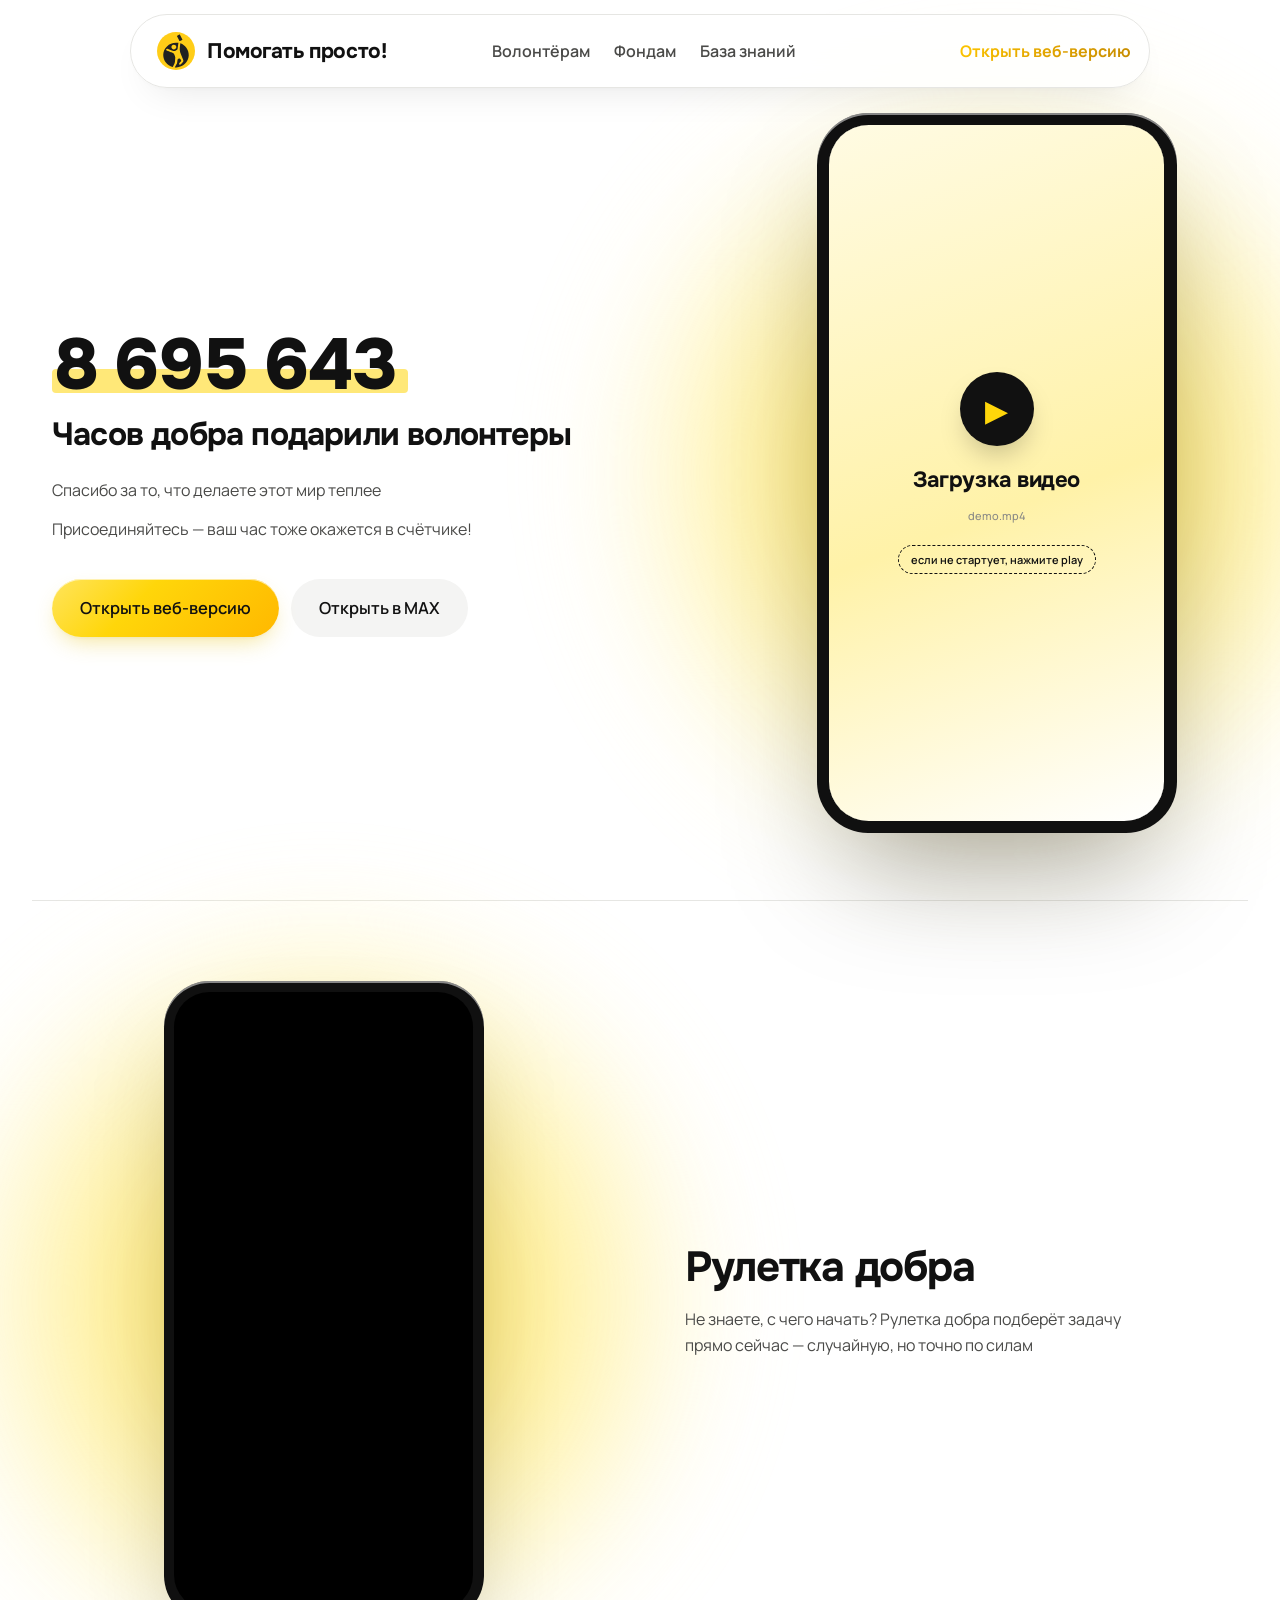
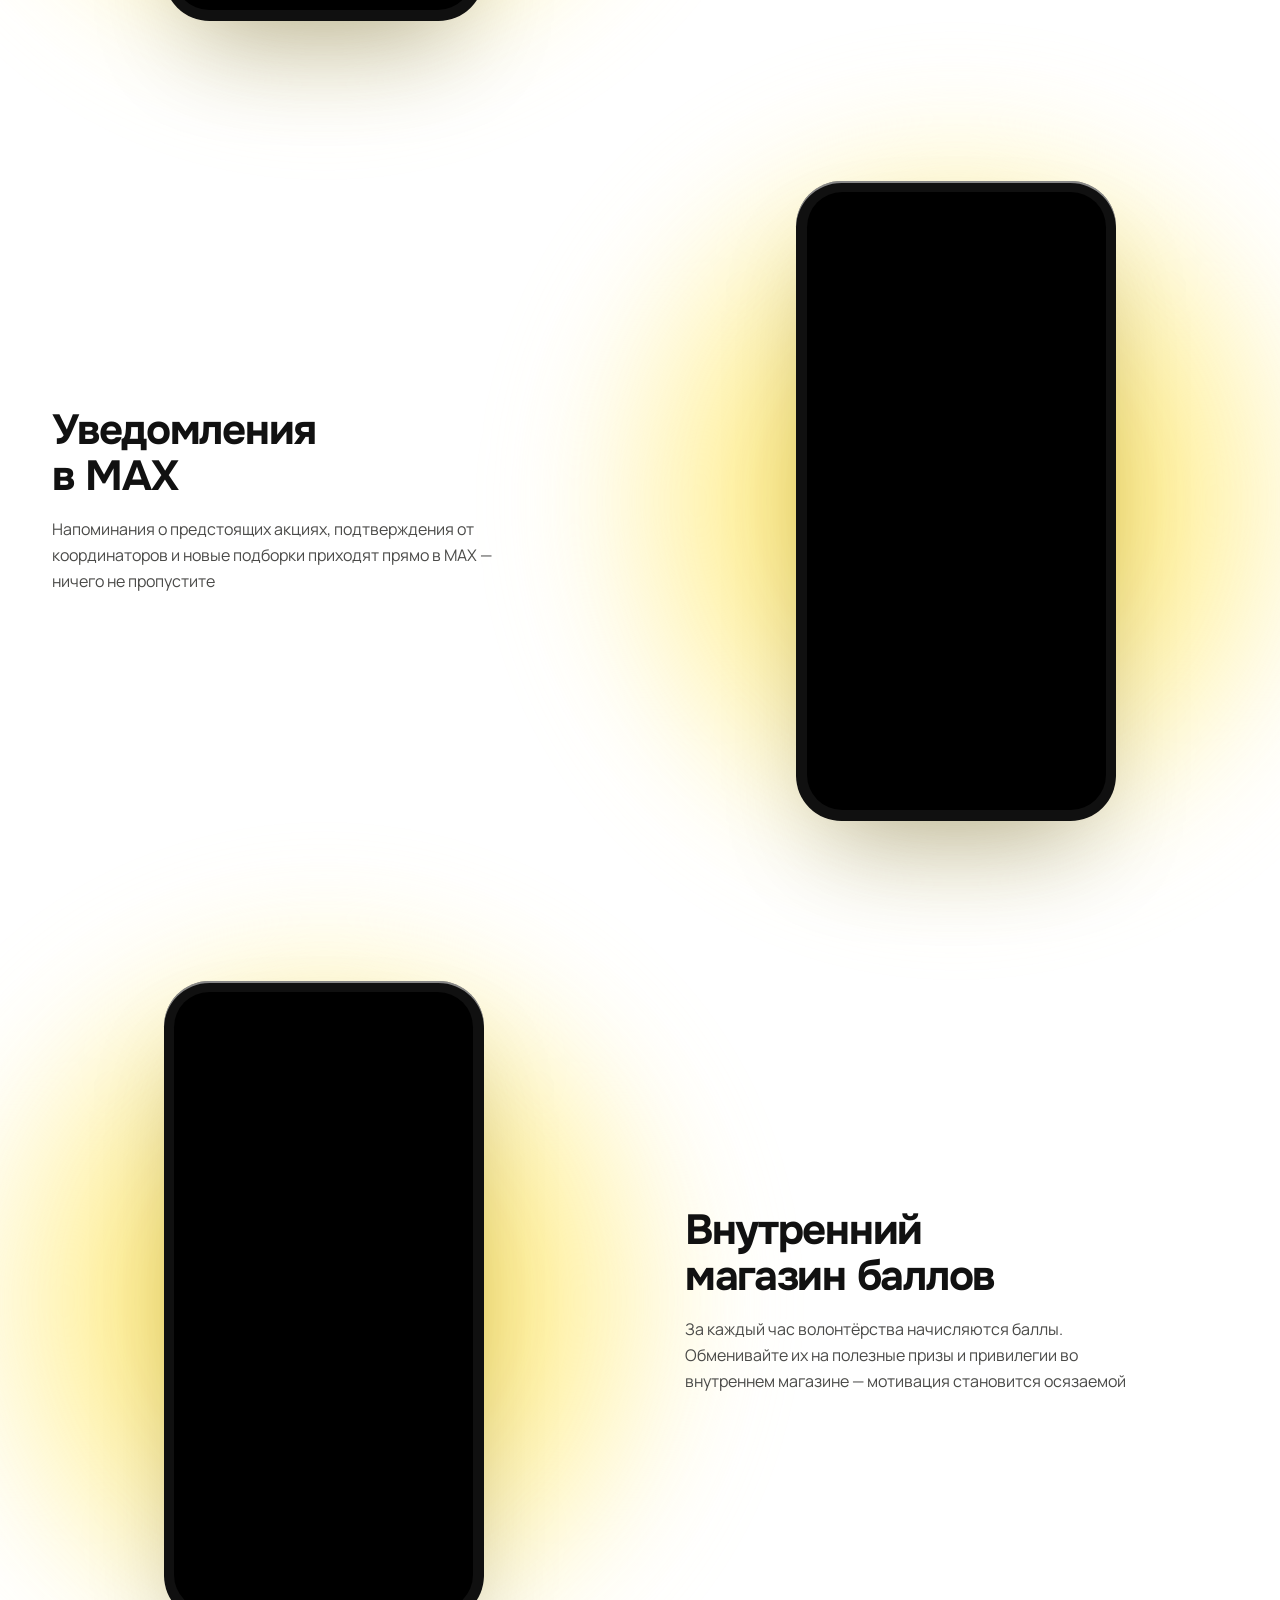
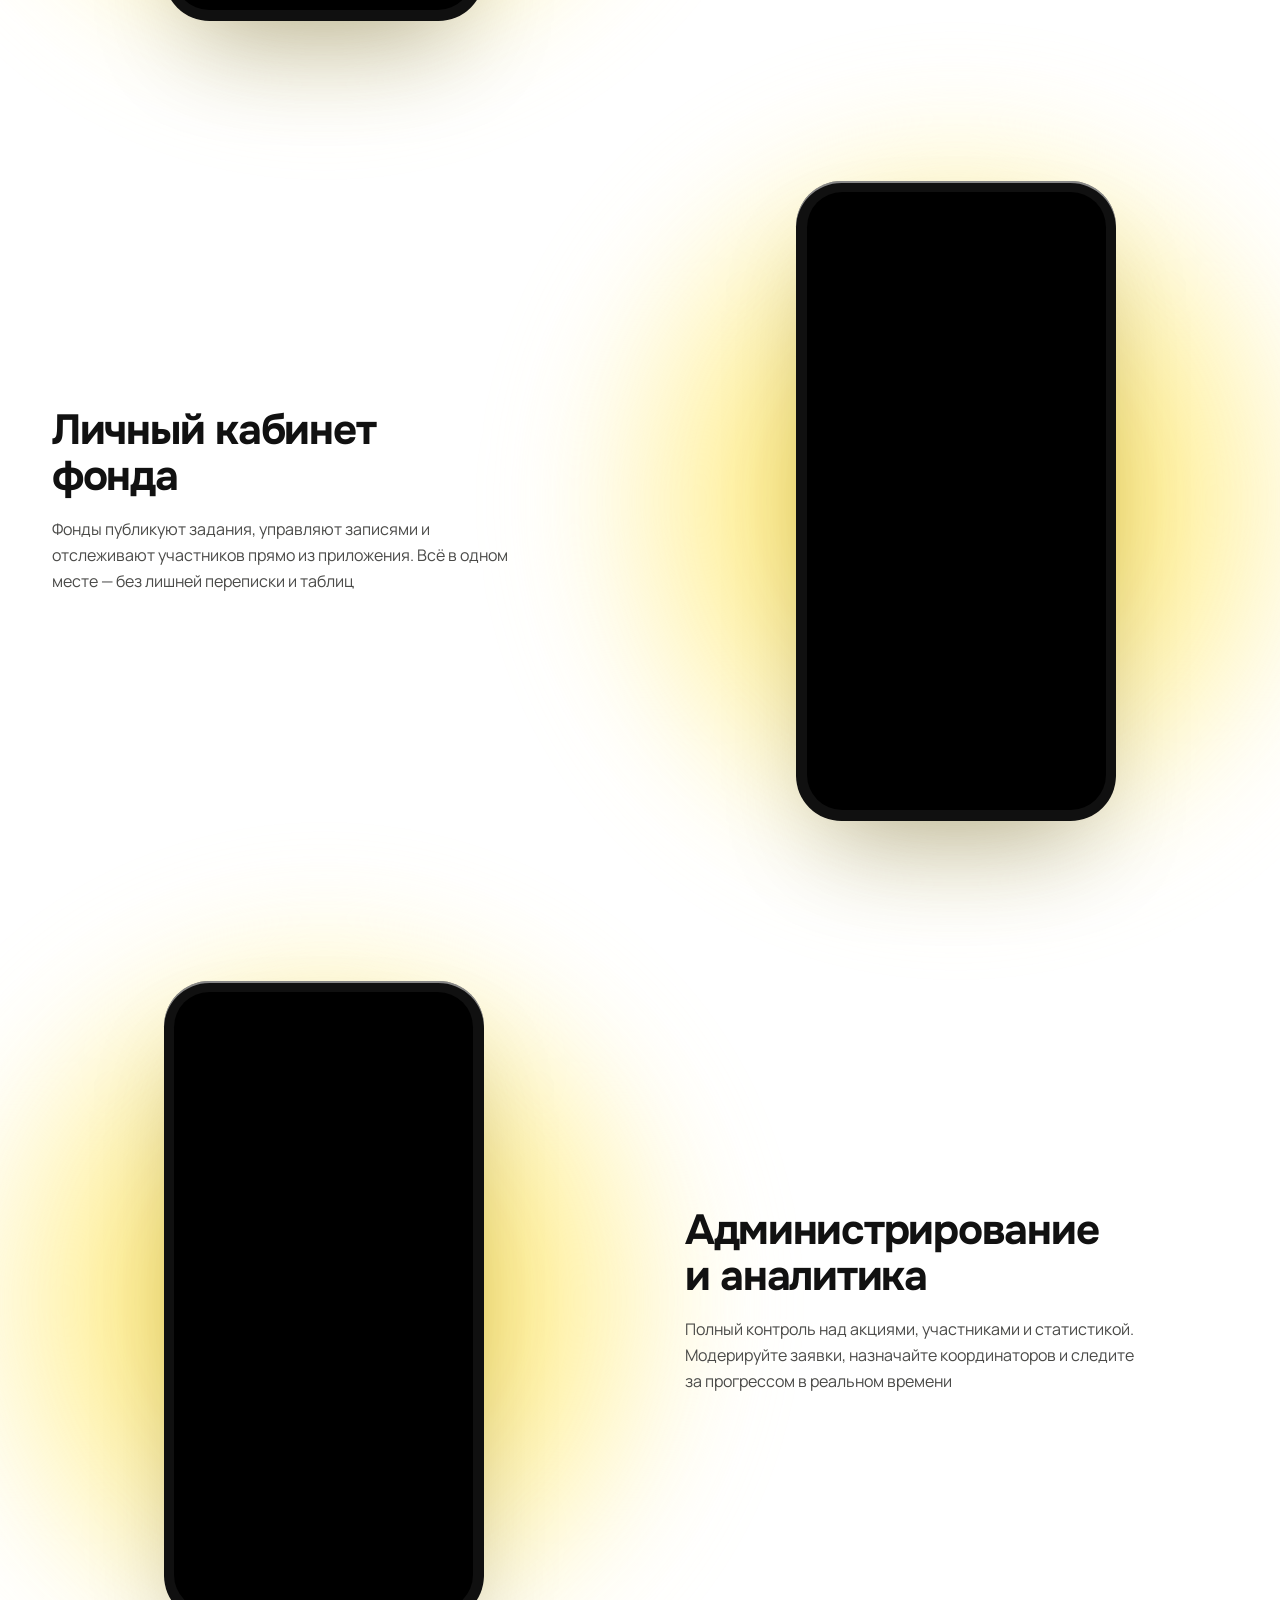
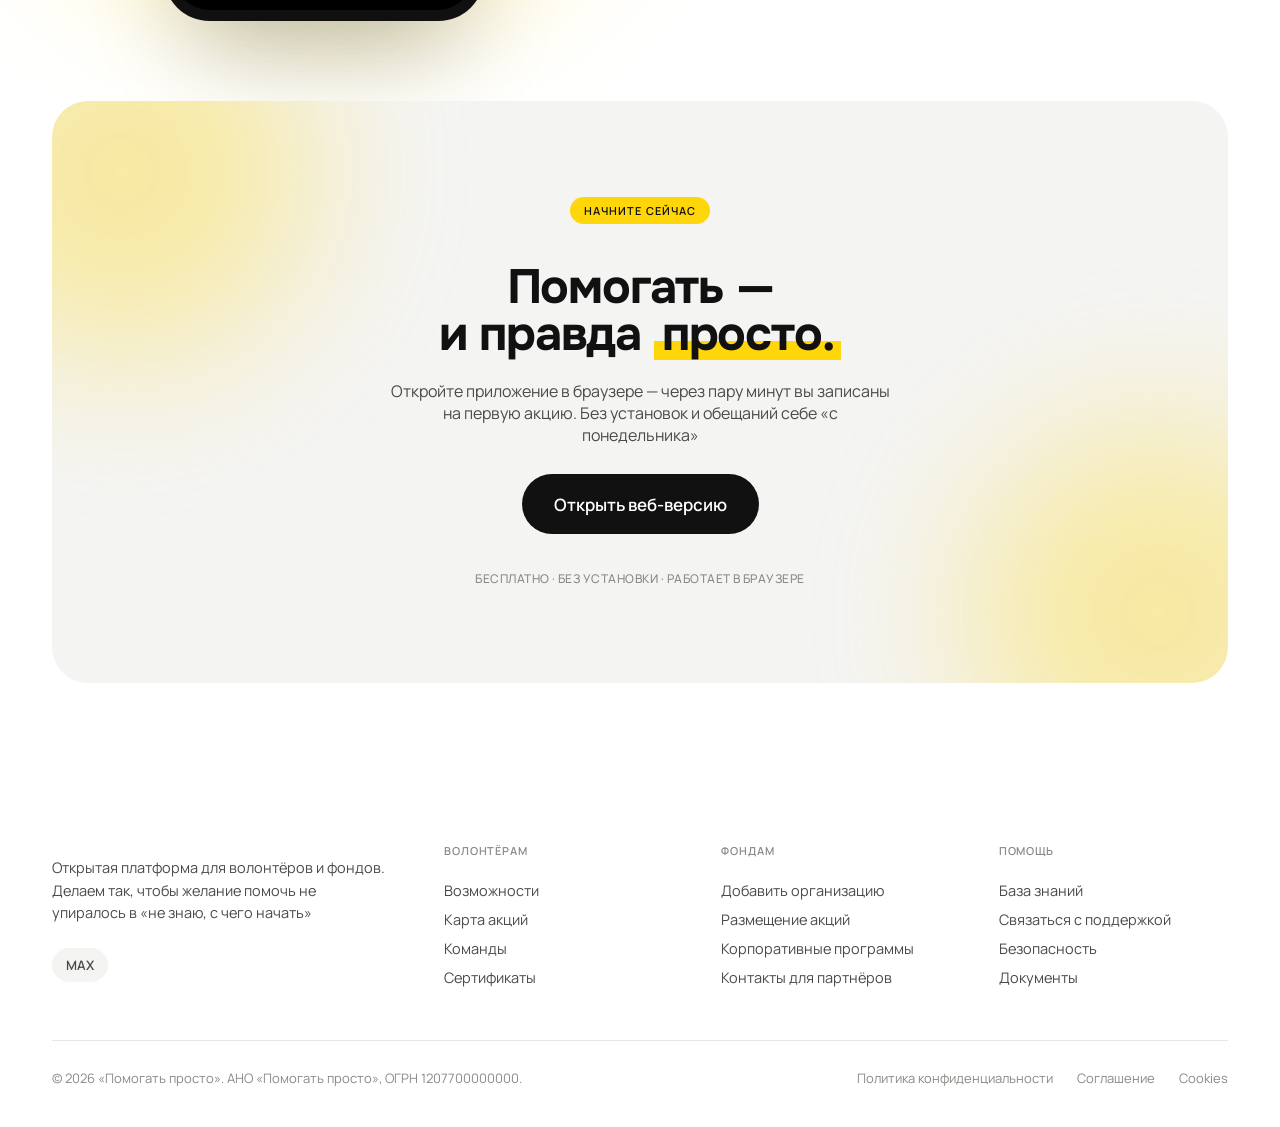
==== commit e55812a9: "Fix mobile menu: move buttons to bottom, style MAX button gray Co-Authored-By: Claude Sonnet 4.6 <no" ====
--- a/index.html
+++ b/index.html
@@ -30,10 +30,10 @@
     </div>
     <div class="nav-mobile-panel" id="navMobilePanel" aria-hidden="true">
       <div class="nav-mobile-inner">
-        <a href="https://max.ru/id263524490954_1_bot" class="mobile-cta" target="_blank" rel="noopener">Открыть в MAX</a>
         <a href="volunteers.html">Волонтёрам</a>
         <a href="funds.html">Фондам</a>
         <a href="help.html">База знаний</a>
+        <a href="https://max.ru/id263524490954_1_bot" class="mobile-cta mobile-cta--gray" target="_blank" rel="noopener">Открыть в MAX</a>
         <a href="https://prod-charity.loventy.ru" class="mobile-cta" target="_blank" rel="noopener">Открыть веб-версию</a>
       </div>
     </div>
--- a/styles/main.css
+++ b/styles/main.css
@@ -57,7 +57,8 @@
   .nav-mobile-panel{display:grid;grid-template-rows:0fr;opacity:0;pointer-events:none;transition:grid-template-rows .35s ease, opacity .2s ease;min-height:0}
   .nav-mobile-panel > .nav-mobile-inner{overflow:hidden;min-height:0;display:flex;flex-direction:column;gap:0;padding-top:8px}
   .nav-mobile-panel a{padding:18px 4px;font-family:"Onest";font-size:28px;font-weight:700;letter-spacing:-0.025em;color:var(--ink);text-decoration:none}
-  .nav-mobile-panel a.mobile-cta{margin-top:auto;margin-bottom:8px;background:linear-gradient(135deg, #FFE45C 0%, var(--yellow) 38%, #FFB800 100%);padding:18px 24px;border-radius:999px;text-align:center;border:0;font-size:18px;box-shadow:0 10px 24px -8px rgba(229,191,0,.45)}
+  .nav-mobile-panel a.mobile-cta{margin-bottom:8px;background:linear-gradient(135deg, #FFE45C 0%, var(--yellow) 38%, #FFB800 100%);padding:18px 24px;border-radius:999px;text-align:center;border:0;font-size:18px;box-shadow:0 10px 24px -8px rgba(229,191,0,.45)}
+  .nav-mobile-panel a.mobile-cta--gray{background:#E5E5E5;box-shadow:none;color:var(--ink);margin-top:auto;margin-bottom:8px}
   .nav-inner.open{height:calc(100dvh - 28px)}
   .nav-inner.open .nav-mobile-panel{grid-template-rows:1fr;opacity:1;pointer-events:auto;flex:1;min-height:0}
   .nav-burger.open span:nth-child(1){transform:translateX(-50%) rotate(45deg)}
